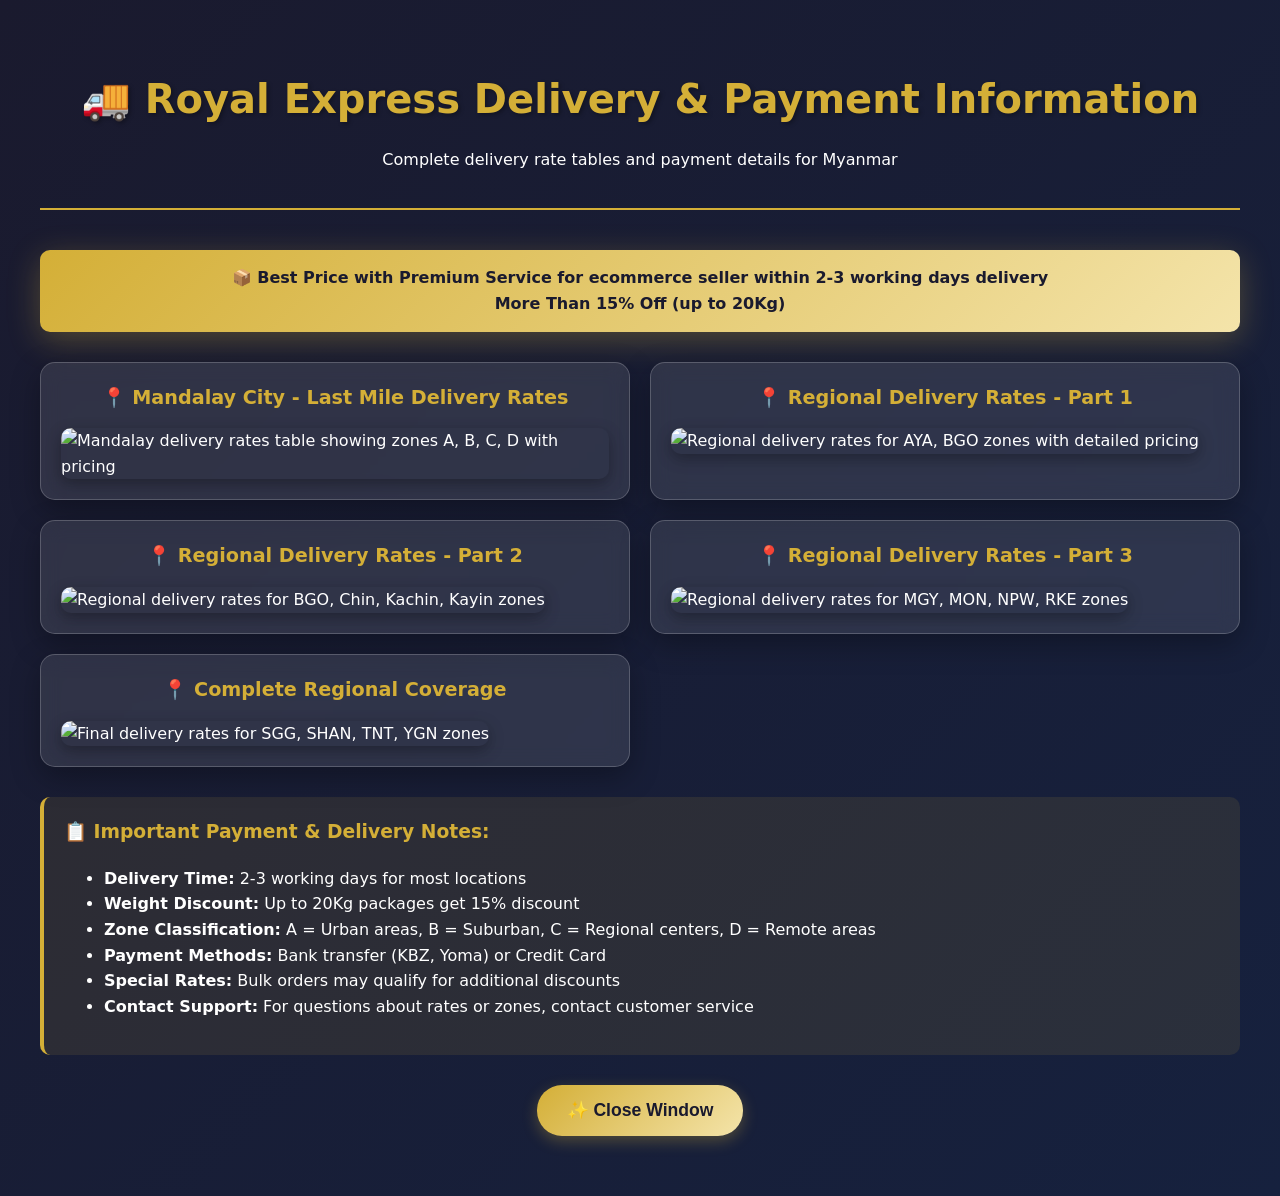
==== public/payment-info.html @ 5521601d "Add payment information link Attach the provided image as a new tab for payment information on the s" ====
<!DOCTYPE html>
<html lang="en">
<head>
    <meta charset="UTF-8">
    <meta name="viewport" content="width=device-width, initial-scale=1.0">
    <title>Royal Express - Payment & Delivery Information</title>
    <style>
        body {
            font-family: 'Inter', system-ui, -apple-system, sans-serif;
            margin: 0;
            padding: 20px;
            background: linear-gradient(135deg, #1a1a2e 0%, #16213e 100%);
            color: #ffffff;
            line-height: 1.6;
        }
        .container {
            max-width: 1200px;
            margin: 0 auto;
            padding: 20px;
        }
        .header {
            text-align: center;
            margin-bottom: 40px;
            padding-bottom: 20px;
            border-bottom: 2px solid #d4af37;
        }
        .header h1 {
            color: #d4af37;
            font-size: 2.5rem;
            margin-bottom: 10px;
            text-shadow: 2px 2px 4px rgba(0,0,0,0.3);
        }
        .promo {
            background: linear-gradient(135deg, #d4af37, #f4e4aa);
            color: #1a1a2e;
            padding: 15px;
            border-radius: 10px;
            text-align: center;
            font-weight: bold;
            margin-bottom: 30px;
            box-shadow: 0 8px 32px rgba(212, 175, 55, 0.3);
        }
        .image-grid {
            display: grid;
            grid-template-columns: repeat(auto-fit, minmax(400px, 1fr));
            gap: 20px;
            margin: 30px 0;
        }
        .image-container {
            background: rgba(255, 255, 255, 0.1);
            padding: 20px;
            border-radius: 15px;
            box-shadow: 0 10px 30px rgba(0, 0, 0, 0.3);
            backdrop-filter: blur(10px);
            border: 1px solid rgba(255, 255, 255, 0.2);
        }
        .image-container img {
            width: 100%;
            height: auto;
            border-radius: 10px;
            box-shadow: 0 5px 15px rgba(0, 0, 0, 0.3);
        }
        .image-title {
            color: #d4af37;
            font-size: 1.2rem;
            font-weight: bold;
            margin-bottom: 15px;
            text-align: center;
        }
        .notes {
            background: rgba(212, 175, 55, 0.1);
            padding: 20px;
            border-radius: 10px;
            margin: 30px 0;
            border-left: 4px solid #d4af37;
        }
        .notes h3 {
            color: #d4af37;
            margin-top: 0;
        }
        .close-btn {
            background: linear-gradient(135deg, #d4af37, #f4e4aa);
            color: #1a1a2e;
            border: none;
            padding: 15px 30px;
            border-radius: 25px;
            cursor: pointer;
            font-weight: bold;
            font-size: 1.1rem;
            margin: 20px auto;
            display: block;
            box-shadow: 0 5px 15px rgba(212, 175, 55, 0.3);
            transition: all 0.3s ease;
        }
        .close-btn:hover {
            transform: translateY(-2px);
            box-shadow: 0 8px 25px rgba(212, 175, 55, 0.4);
        }
        @media (max-width: 768px) {
            .image-grid {
                grid-template-columns: 1fr;
            }
            .header h1 {
                font-size: 2rem;
            }
        }
    </style>
</head>
<body>
    <div class="container">
        <div class="header">
            <h1>🚚 Royal Express Delivery & Payment Information</h1>
            <p>Complete delivery rate tables and payment details for Myanmar</p>
        </div>

        <div class="promo">
            📦 Best Price with Premium Service for ecommerce seller within 2-3 working days delivery
            <br>More Than 15% Off (up to 20Kg)
        </div>

        <div class="image-grid">
            <div class="image-container">
                <div class="image-title">📍 Mandalay City - Last Mile Delivery Rates</div>
                <img src="/lovable-uploads/879736ee-df55-4bd5-a0e9-dc577c09f777.png" alt="Mandalay delivery rates table showing zones A, B, C, D with pricing">
            </div>

            <div class="image-container">
                <div class="image-title">📍 Regional Delivery Rates - Part 1</div>
                <img src="/lovable-uploads/4367f4bc-ef9f-4bb2-b5a8-104a7ebc9172.png" alt="Regional delivery rates for AYA, BGO zones with detailed pricing">
            </div>

            <div class="image-container">
                <div class="image-title">📍 Regional Delivery Rates - Part 2</div>
                <img src="/lovable-uploads/7054903d-6c26-4c6e-86af-43b8e19ef545.png" alt="Regional delivery rates for BGO, Chin, Kachin, Kayin zones">
            </div>

            <div class="image-container">
                <div class="image-title">📍 Regional Delivery Rates - Part 3</div>
                <img src="/lovable-uploads/697bfd10-de2c-4e6a-87dd-9161c3560d76.png" alt="Regional delivery rates for MGY, MON, NPW, RKE zones">
            </div>

            <div class="image-container">
                <div class="image-title">📍 Complete Regional Coverage</div>
                <img src="/lovable-uploads/d07cbed6-e163-47e0-bbdd-720727986ba6.png" alt="Final delivery rates for SGG, SHAN, TNT, YGN zones">
            </div>
        </div>

        <div class="notes">
            <h3>📋 Important Payment & Delivery Notes:</h3>
            <ul>
                <li><strong>Delivery Time:</strong> 2-3 working days for most locations</li>
                <li><strong>Weight Discount:</strong> Up to 20Kg packages get 15% discount</li>
                <li><strong>Zone Classification:</strong> A = Urban areas, B = Suburban, C = Regional centers, D = Remote areas</li>
                <li><strong>Payment Methods:</strong> Bank transfer (KBZ, Yoma) or Credit Card</li>
                <li><strong>Special Rates:</strong> Bulk orders may qualify for additional discounts</li>
                <li><strong>Contact Support:</strong> For questions about rates or zones, contact customer service</li>
            </ul>
        </div>

        <button class="close-btn" onclick="window.close()">
            ✨ Close Window
        </button>
    </div>

    <script>
        // Auto-close functionality for better UX
        document.addEventListener('keydown', function(e) {
            if (e.key === 'Escape') {
                window.close();
            }
        });
    </script>
</body>
</html>
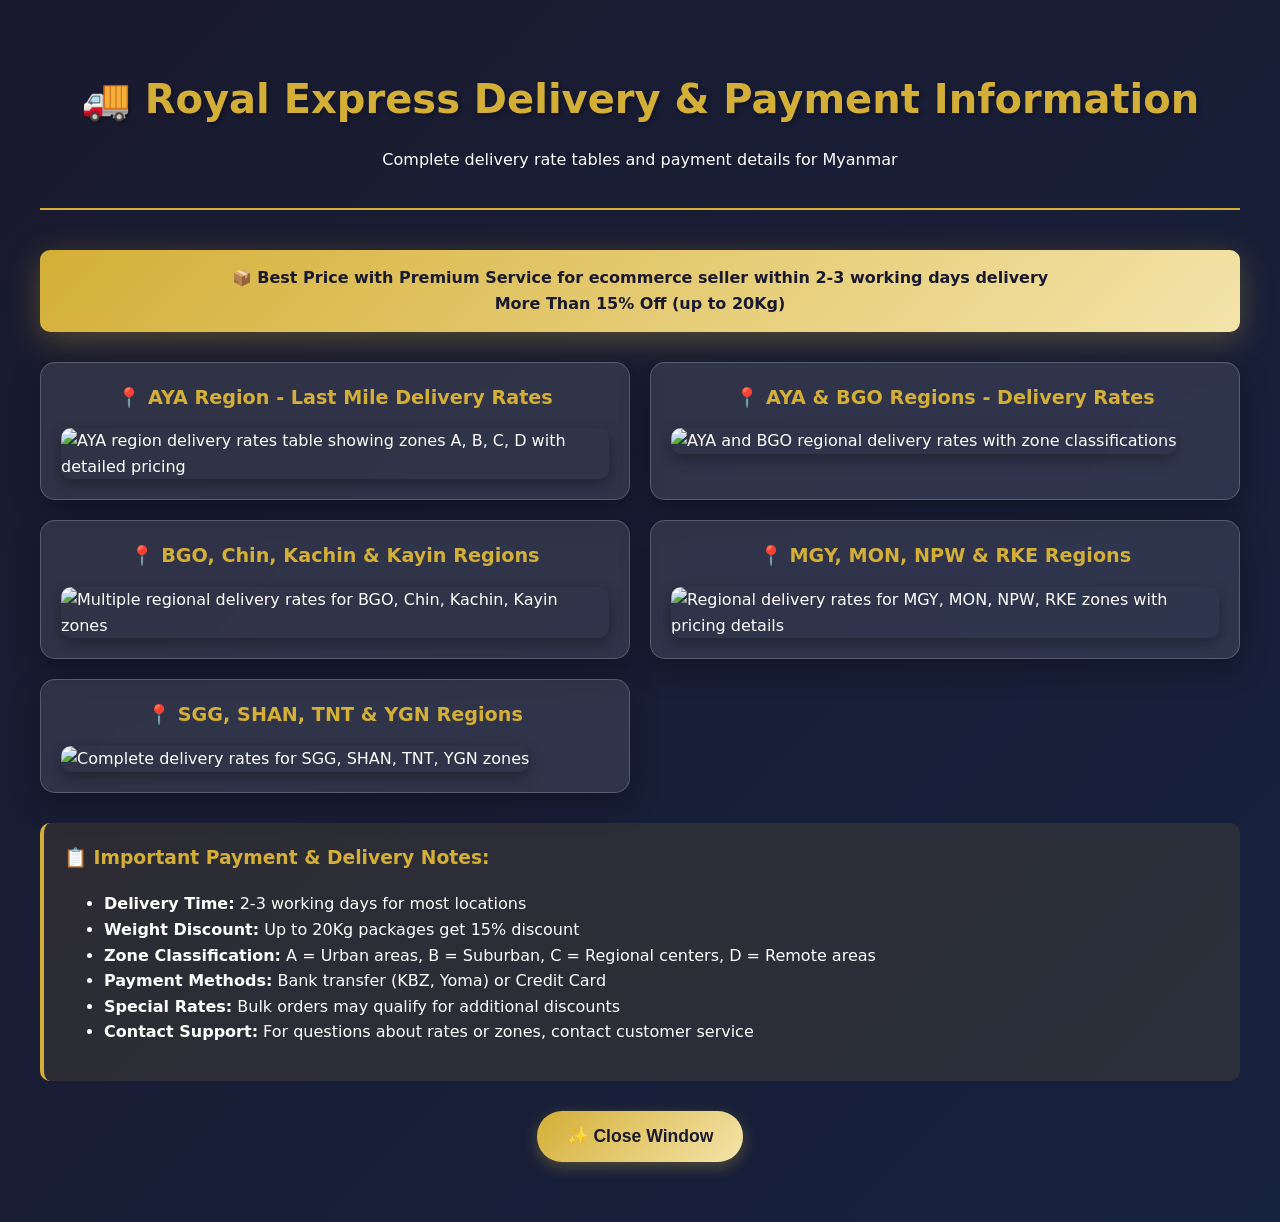
==== commit c48608f2: "Fix payment info link Fix the error where the payment information screenshots were not correctly lin" ====
--- a/public/payment-info.html
+++ b/public/payment-info.html
@@ -120,28 +120,28 @@
 
         <div class="image-grid">
             <div class="image-container">
-                <div class="image-title">📍 Mandalay City - Last Mile Delivery Rates</div>
-                <img src="/lovable-uploads/879736ee-df55-4bd5-a0e9-dc577c09f777.png" alt="Mandalay delivery rates table showing zones A, B, C, D with pricing">
+                <div class="image-title">📍 AYA Region - Last Mile Delivery Rates</div>
+                <img src="/lovable-uploads/deea769a-7d87-448d-af8e-86346093931d.png" alt="AYA region delivery rates table showing zones A, B, C, D with detailed pricing">
             </div>
 
             <div class="image-container">
-                <div class="image-title">📍 Regional Delivery Rates - Part 1</div>
-                <img src="/lovable-uploads/4367f4bc-ef9f-4bb2-b5a8-104a7ebc9172.png" alt="Regional delivery rates for AYA, BGO zones with detailed pricing">
+                <div class="image-title">📍 AYA & BGO Regions - Delivery Rates</div>
+                <img src="/lovable-uploads/9b266be5-4fce-4374-81c8-7614c59d5411.png" alt="AYA and BGO regional delivery rates with zone classifications">
             </div>
 
             <div class="image-container">
-                <div class="image-title">📍 Regional Delivery Rates - Part 2</div>
-                <img src="/lovable-uploads/7054903d-6c26-4c6e-86af-43b8e19ef545.png" alt="Regional delivery rates for BGO, Chin, Kachin, Kayin zones">
+                <div class="image-title">📍 BGO, Chin, Kachin & Kayin Regions</div>
+                <img src="/lovable-uploads/a7375855-02ed-4549-b008-6914397fc4d7.png" alt="Multiple regional delivery rates for BGO, Chin, Kachin, Kayin zones">
             </div>
 
             <div class="image-container">
-                <div class="image-title">📍 Regional Delivery Rates - Part 3</div>
-                <img src="/lovable-uploads/697bfd10-de2c-4e6a-87dd-9161c3560d76.png" alt="Regional delivery rates for MGY, MON, NPW, RKE zones">
+                <div class="image-title">📍 MGY, MON, NPW & RKE Regions</div>
+                <img src="/lovable-uploads/e31b4de8-8b36-4a73-9eb0-bd7a59c8ad9d.png" alt="Regional delivery rates for MGY, MON, NPW, RKE zones with pricing details">
             </div>
 
             <div class="image-container">
-                <div class="image-title">📍 Complete Regional Coverage</div>
-                <img src="/lovable-uploads/d07cbed6-e163-47e0-bbdd-720727986ba6.png" alt="Final delivery rates for SGG, SHAN, TNT, YGN zones">
+                <div class="image-title">📍 SGG, SHAN, TNT & YGN Regions</div>
+                <img src="/lovable-uploads/40cc2265-7a94-4c0d-865e-ded090a62f39.png" alt="Complete delivery rates for SGG, SHAN, TNT, YGN zones">
             </div>
         </div>
 
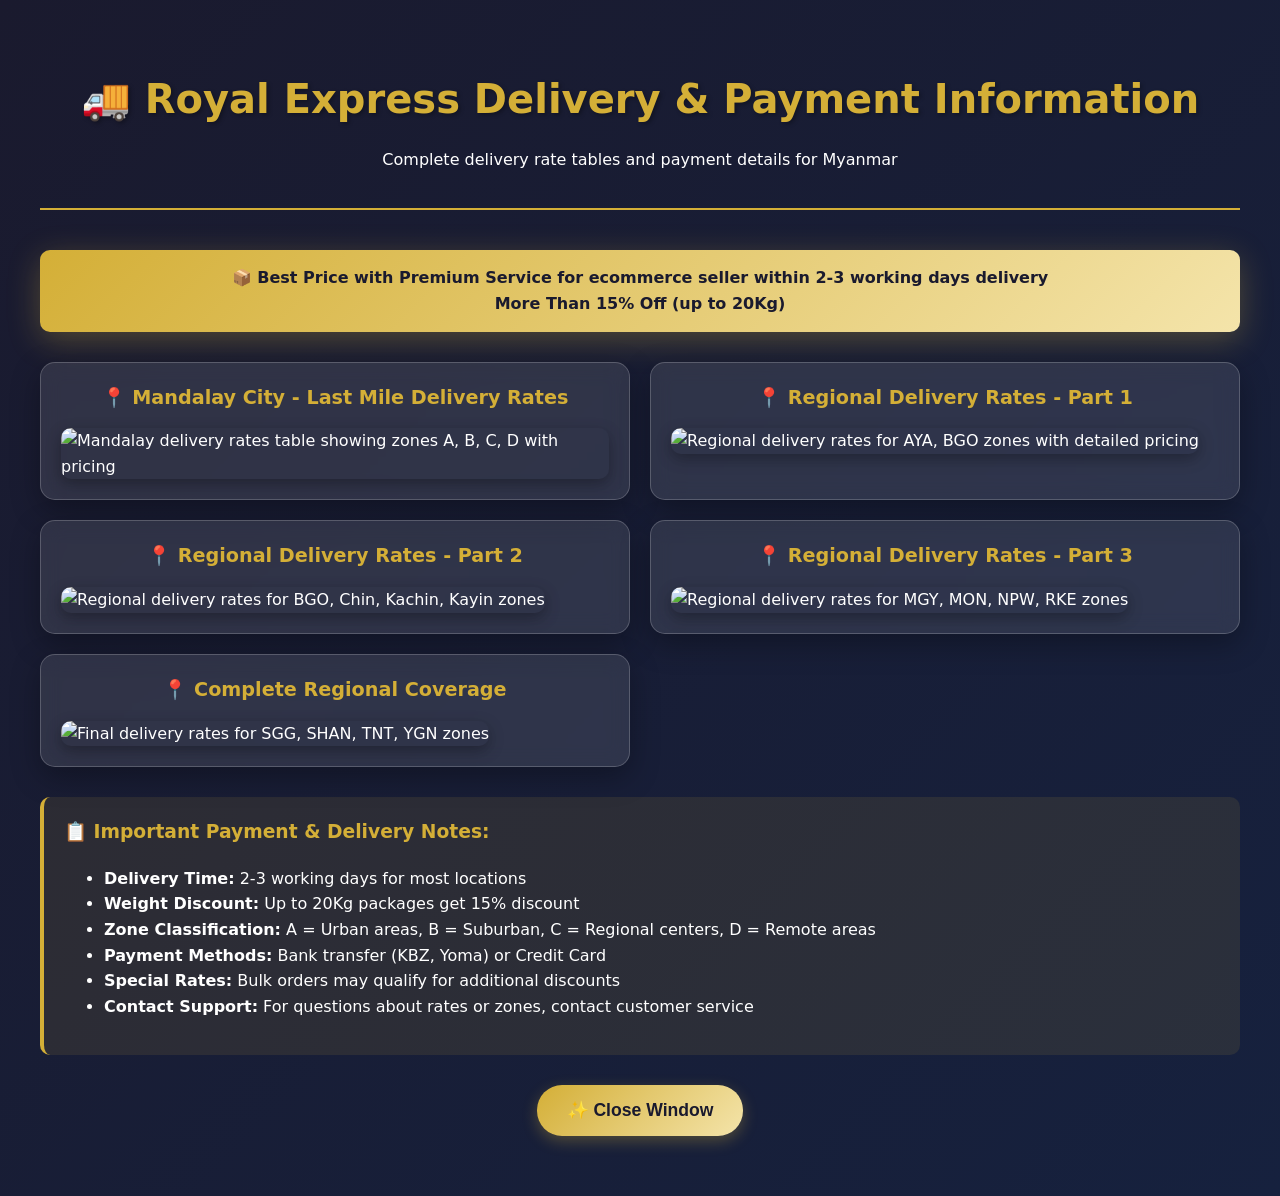
==== commit d06a33bc: "Reverted to commit fdc0a381506146ba5d886ba58611722dddfd7c09" ====
--- a/public/payment-info.html
+++ b/public/payment-info.html
@@ -120,28 +120,28 @@
 
         <div class="image-grid">
             <div class="image-container">
-                <div class="image-title">📍 AYA Region - Last Mile Delivery Rates</div>
-                <img src="/lovable-uploads/deea769a-7d87-448d-af8e-86346093931d.png" alt="AYA region delivery rates table showing zones A, B, C, D with detailed pricing">
+                <div class="image-title">📍 Mandalay City - Last Mile Delivery Rates</div>
+                <img src="/lovable-uploads/879736ee-df55-4bd5-a0e9-dc577c09f777.png" alt="Mandalay delivery rates table showing zones A, B, C, D with pricing">
             </div>
 
             <div class="image-container">
-                <div class="image-title">📍 AYA & BGO Regions - Delivery Rates</div>
-                <img src="/lovable-uploads/9b266be5-4fce-4374-81c8-7614c59d5411.png" alt="AYA and BGO regional delivery rates with zone classifications">
+                <div class="image-title">📍 Regional Delivery Rates - Part 1</div>
+                <img src="/lovable-uploads/4367f4bc-ef9f-4bb2-b5a8-104a7ebc9172.png" alt="Regional delivery rates for AYA, BGO zones with detailed pricing">
             </div>
 
             <div class="image-container">
-                <div class="image-title">📍 BGO, Chin, Kachin & Kayin Regions</div>
-                <img src="/lovable-uploads/a7375855-02ed-4549-b008-6914397fc4d7.png" alt="Multiple regional delivery rates for BGO, Chin, Kachin, Kayin zones">
+                <div class="image-title">📍 Regional Delivery Rates - Part 2</div>
+                <img src="/lovable-uploads/7054903d-6c26-4c6e-86af-43b8e19ef545.png" alt="Regional delivery rates for BGO, Chin, Kachin, Kayin zones">
             </div>
 
             <div class="image-container">
-                <div class="image-title">📍 MGY, MON, NPW & RKE Regions</div>
-                <img src="/lovable-uploads/e31b4de8-8b36-4a73-9eb0-bd7a59c8ad9d.png" alt="Regional delivery rates for MGY, MON, NPW, RKE zones with pricing details">
+                <div class="image-title">📍 Regional Delivery Rates - Part 3</div>
+                <img src="/lovable-uploads/697bfd10-de2c-4e6a-87dd-9161c3560d76.png" alt="Regional delivery rates for MGY, MON, NPW, RKE zones">
             </div>
 
             <div class="image-container">
-                <div class="image-title">📍 SGG, SHAN, TNT & YGN Regions</div>
-                <img src="/lovable-uploads/40cc2265-7a94-4c0d-865e-ded090a62f39.png" alt="Complete delivery rates for SGG, SHAN, TNT, YGN zones">
+                <div class="image-title">📍 Complete Regional Coverage</div>
+                <img src="/lovable-uploads/d07cbed6-e163-47e0-bbdd-720727986ba6.png" alt="Final delivery rates for SGG, SHAN, TNT, YGN zones">
             </div>
         </div>
 
